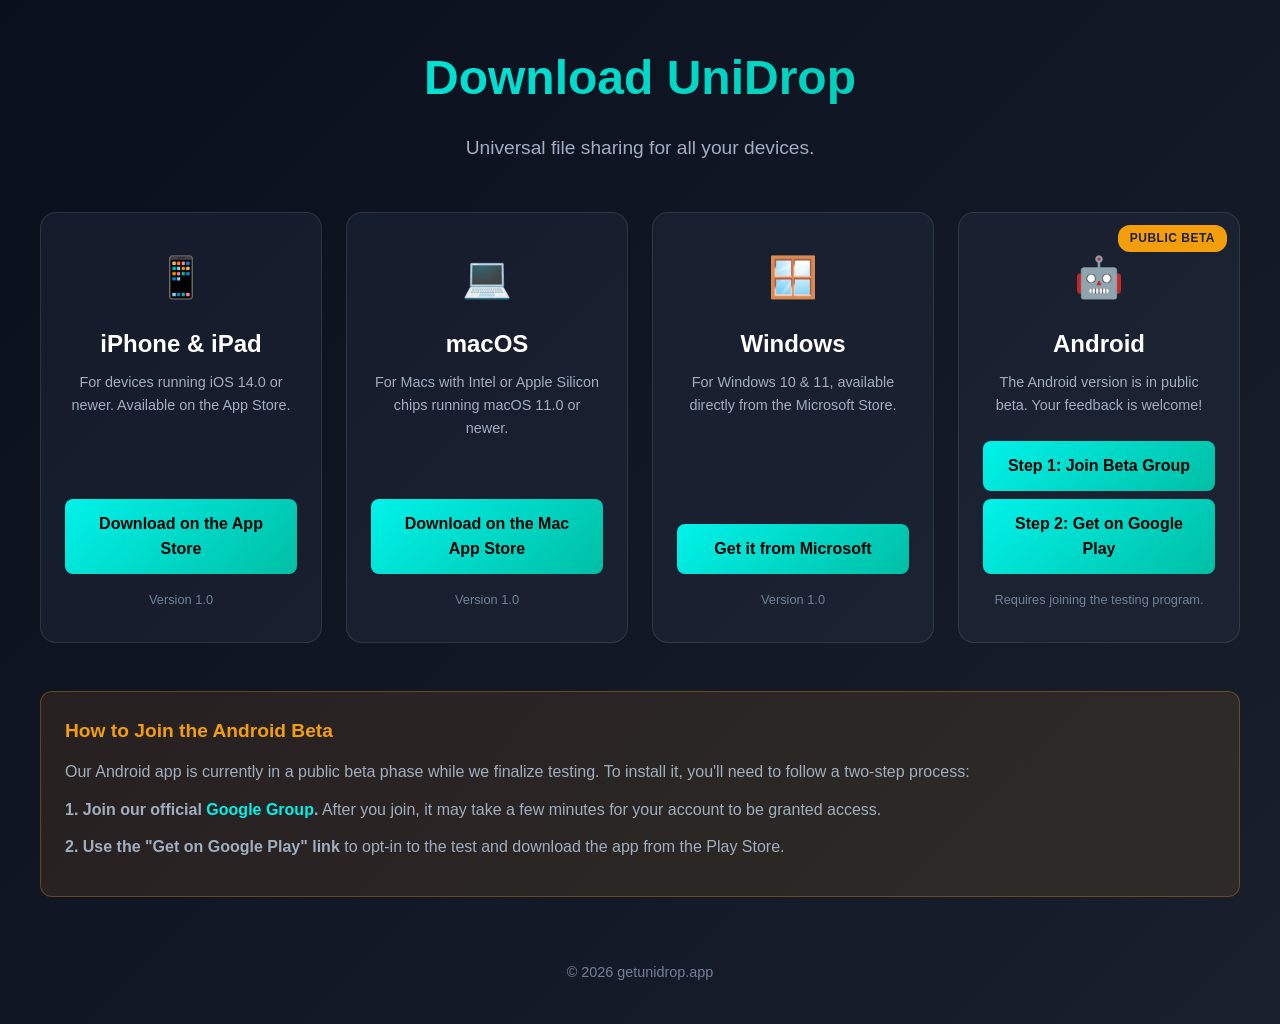
==== download/index.html @ aa6be48d "first upload" ====
<!DOCTYPE html>
<html lang="en">
<head>
    <meta charset="UTF-8">
    <meta name="viewport" content="width=device-width, initial-scale=1.0">
    <title>UniDrop - Download</title> <!-- MODIFICATO -->
    <!-- Favicon -->
    <link rel="icon" type="image/png" href="../images/favicon.png">

    <style>
        /* CSS Invariato */
        * { margin: 0; padding: 0; box-sizing: border-box; }
        
        body {
            font-family: -apple-system, BlinkMacSystemFont, 'Segoe UI', Roboto, Helvetica, Arial, sans-serif;
            background: linear-gradient(135deg, #0a0f1e 0%, #1a1f2e 100%);
            color: #E2E8F0;
            padding: 40px 20px;
            line-height: 1.6;
        }

        .container {
            max-width: 1200px;
            margin: 0 auto;
        }

        h1 {
            text-align: center;
            font-size: 3rem;
            margin-bottom: 1rem;
            background: linear-gradient(135deg, #00F2EA 0%, #00BFA5 100%);
            -webkit-background-clip: text;
            -webkit-text-fill-color: transparent;
        }

        .subtitle {
            text-align: center;
            font-size: 1.2rem;
            color: #a0aec0;
            margin-bottom: 3rem;
        }

        .download-grid {
            display: grid;
            grid-template-columns: repeat(auto-fit, minmax(280px, 1fr));
            gap: 24px;
            margin-bottom: 3rem;
        }

        .download-card {
            background: rgba(45, 55, 72, 0.3);
            border: 1px solid rgba(255, 255, 255, 0.1);
            border-radius: 16px;
            padding: 32px 24px;
            text-align: center;
            transition: all 0.3s ease;
            position: relative;
            overflow: hidden;
            display: flex;
            flex-direction: column;
        }

        .download-card:hover {
            transform: translateY(-8px);
            border-color: #00F2EA;
            box-shadow: 0 10px 30px rgba(0, 242, 234, 0.1);
        }

        .status-badge {
            position: absolute;
            top: 12px;
            right: 12px;
            padding: 4px 12px;
            border-radius: 12px;
            font-size: 0.75rem;
            font-weight: 600;
            text-transform: uppercase;
            letter-spacing: 0.5px;
        }

        .status-beta { background: #f59e0b; color: #1a202c; }

        .platform-icon {
            font-size: 2.5rem;
            margin-bottom: 16px;
        }

        .platform-name {
            font-size: 1.5rem;
            font-weight: 700;
            margin-bottom: 8px;
            color: #fff;
        }

        .platform-desc {
            font-size: 0.9rem;
            color: #a0aec0;
            margin-bottom: 24px;
            min-height: 40px;
            flex-grow: 1;
        }

        .download-btn {
            display: inline-flex;
            align-items: center;
            justify-content: center;
            gap: 8px;
            padding: 12px 24px;
            border-radius: 8px;
            font-weight: 600;
            text-decoration: none;
            transition: all 0.3s ease;
            width: 100%;
            margin-bottom: 8px;
        }

        .btn-primary {
            background: linear-gradient(135deg, #00F2EA 0%, #00BFA5 100%);
            color: #000;
        }

        .btn-primary:hover {
            transform: scale(1.05);
            box-shadow: 0 4px 20px rgba(0, 242, 234, 0.3);
        }

        .download-info {
            font-size: 0.8rem;
            color: #718096;
            margin-top: 8px;
        }

        .beta-instructions {
            text-align: left;
            padding: 24px;
            background: rgba(245, 158, 11, 0.1); /* Colore ambrato per richiamare la beta */
            border: 1px solid rgba(245, 158, 11, 0.3);
            border-radius: 12px;
            margin-top: 2rem;
        }

        .beta-instructions h3 {
            color: #f59e0b;
            margin-bottom: 12px;
            font-size: 1.2rem;
        }

        .beta-instructions p {
            color: #a0aec0;
            margin-bottom: 12px;
        }
        
        .beta-instructions a {
            color: #00F2EA;
            text-decoration: none;
            font-weight: 600;
        }

        .beta-instructions a:hover {
            text-decoration: underline;
        }
        
        footer {
            text-align: center;
            margin-top: 4rem;
            color: #718096;
            font-size: 0.9rem;
        }

        @media (max-width: 768px) {
            h1 { font-size: 2.5rem; }
            .download-grid { grid-template-columns: 1fr; }
        }
    </style>
</head>
<body>
    <div class="container">
        <h1>Download UniDrop</h1>
        <p class="subtitle">Universal file sharing for all your devices.</p> <!-- MODIFICATO -->

        <div class="download-grid">
            
            <!-- iOS & iPadOS -->
            <div class="download-card">
                <!-- BADGE RIMOSSO -->
                <div class="platform-icon">📱</div>
                <h3 class="platform-name">iPhone & iPad</h3>
                <p class="platform-desc">For devices running iOS 14.0 or newer. Available on the App Store.</p>
                <a href="[INSERISCI QUI IL TUO LINK APP STORE PER iOS]" target="_blank" class="download-btn btn-primary">Download on the App Store</a>
                <p class="download-info">Version 1.0</p>
            </div>
            
            <!-- macOS -->
            <div class="download-card">
                <!-- BADGE RIMOSSO -->
                <div class="platform-icon">💻</div>
                <h3 class="platform-name">macOS</h3>
                <p class="platform-desc">For Macs with Intel or Apple Silicon chips running macOS 11.0 or newer.</p>
                <a href="[INSERISCI QUI IL TUO LINK APP STORE PER macOS]" target="_blank" class="download-btn btn-primary">Download on the Mac App Store</a>
                <p class="download-info">Version 1.0</p>
            </div>
            
            <!-- WINDOWS -->
            <div class="download-card">
                <!-- BADGE RIMOSSO -->
                <div class="platform-icon">🪟</div>
                <h3 class="platform-name">Windows</h3>
                <p class="platform-desc">For Windows 10 & 11, available directly from the Microsoft Store.</p>
                <a href="https://apps.microsoft.com/detail/9P55D07BFDGP" class="download-btn btn-primary">Get it from Microsoft</a>
                <p class="download-info">Version 1.0</p>
            </div>

            <!-- ANDROID -->
            <div class="download-card">
                <span class="status-badge status-beta">Public Beta</span> <!-- BADGE MANTENUTO -->
                <div class="platform-icon">🤖</div>
                <h3 class="platform-name">Android</h3>
                <p class="platform-desc">The Android version is in public beta. Your feedback is welcome!</p>
                <a href="https://groups.google.com/g/unidrop-beta-tester" target="_blank" class="download-btn btn-primary">Step 1: Join Beta Group</a>
                <a href="https://play.google.com/apps/testing/com.getunidrop.app" target="_blank" class="download-btn btn-primary">Step 2: Get on Google Play</a>
                <p class="download-info">Requires joining the testing program.</p>
            </div>

        </div>

        <!-- SEZIONE ISTRUZIONI BETA (SOLO PER ANDROID) -->
        <div class="beta-instructions">
            <h3>How to Join the Android Beta</h3>
            <p>
                Our Android app is currently in a public beta phase while we finalize testing. To install it, you'll need to follow a two-step process:
            </p>
            <p>
                <strong>1. Join our official <a href="https://groups.google.com/g/unidrop-beta-tester">Google Group</a>.</strong> After you join, it may take a few minutes for your account to be granted access.
            </p>
            <p>
                <strong>2. Use the "Get on Google Play" link</strong> to opt-in to the test and download the app from the Play Store.
            </p>
        </div>
        
        <footer>
            <p>&copy; <span id="year"></span> getunidrop.app</p>
        </footer>

    </div>

    <script>
        document.getElementById('year').textContent = new Date().getFullYear();
    </script>
</body>
</html>
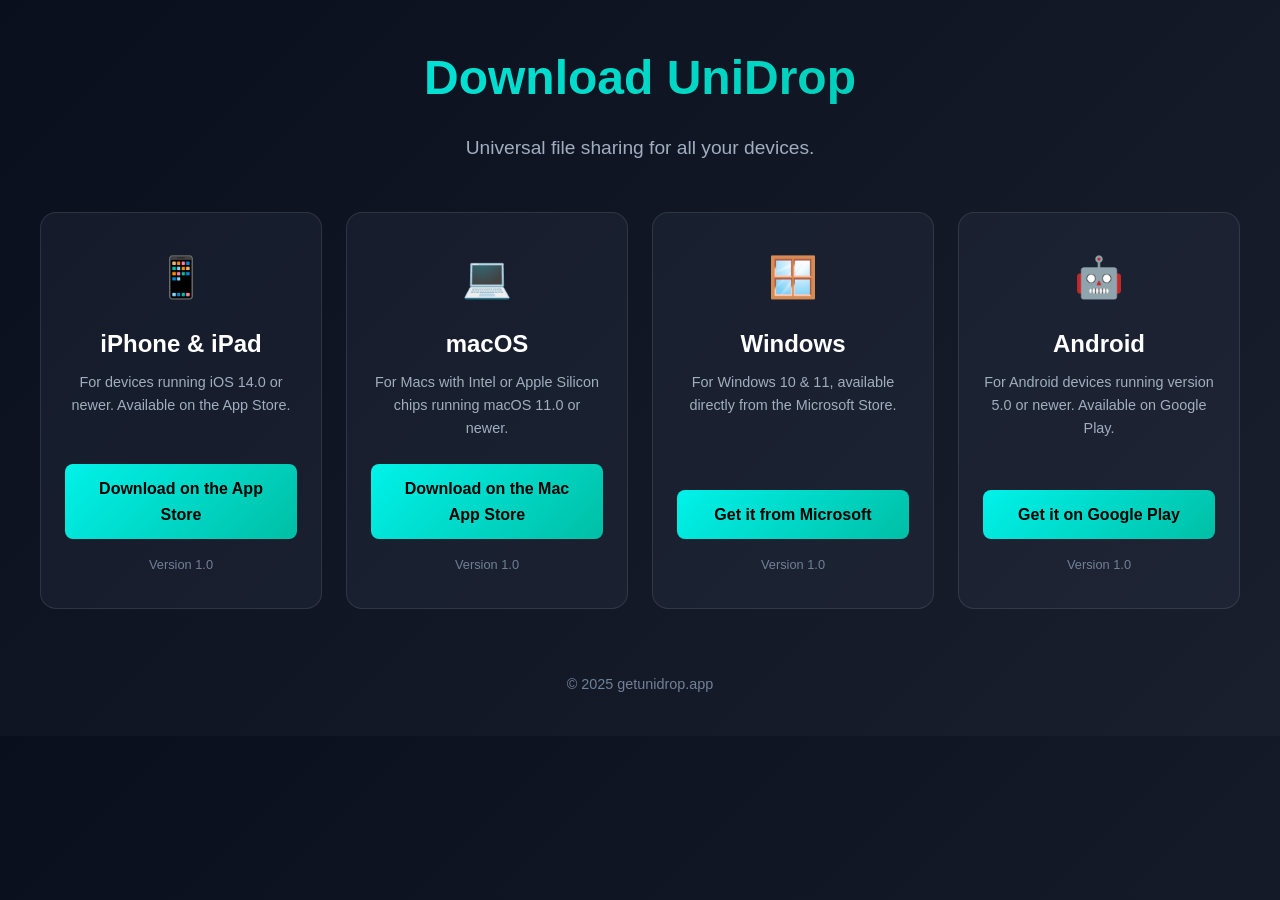
==== commit 20b53aa2: "Update download" ====
--- a/download/index.html
+++ b/download/index.html
@@ -3,12 +3,11 @@
 <head>
     <meta charset="UTF-8">
     <meta name="viewport" content="width=device-width, initial-scale=1.0">
-    <title>UniDrop - Download</title> <!-- MODIFICATO -->
+    <title>UniDrop - Download</title> 
     <!-- Favicon -->
-    <link rel="icon" type="image/png" href="../images/favicon.png">
+    <link rel="icon" type="image/png" href="https://getunidrop.app/assets/images/favicon-32x32.png">
 
     <style>
-        /* CSS Invariato */
         * { margin: 0; padding: 0; box-sizing: border-box; }
         
         body {
@@ -66,20 +65,6 @@
             box-shadow: 0 10px 30px rgba(0, 242, 234, 0.1);
         }
 
-        .status-badge {
-            position: absolute;
-            top: 12px;
-            right: 12px;
-            padding: 4px 12px;
-            border-radius: 12px;
-            font-size: 0.75rem;
-            font-weight: 600;
-            text-transform: uppercase;
-            letter-spacing: 0.5px;
-        }
-
-        .status-beta { background: #f59e0b; color: #1a202c; }
-
         .platform-icon {
             font-size: 2.5rem;
             margin-bottom: 16px;
@@ -129,36 +114,6 @@
             color: #718096;
             margin-top: 8px;
         }
-
-        .beta-instructions {
-            text-align: left;
-            padding: 24px;
-            background: rgba(245, 158, 11, 0.1); /* Colore ambrato per richiamare la beta */
-            border: 1px solid rgba(245, 158, 11, 0.3);
-            border-radius: 12px;
-            margin-top: 2rem;
-        }
-
-        .beta-instructions h3 {
-            color: #f59e0b;
-            margin-bottom: 12px;
-            font-size: 1.2rem;
-        }
-
-        .beta-instructions p {
-            color: #a0aec0;
-            margin-bottom: 12px;
-        }
-        
-        .beta-instructions a {
-            color: #00F2EA;
-            text-decoration: none;
-            font-weight: 600;
-        }
-
-        .beta-instructions a:hover {
-            text-decoration: underline;
-        }
         
         footer {
             text-align: center;
@@ -176,33 +131,30 @@
 <body>
     <div class="container">
         <h1>Download UniDrop</h1>
-        <p class="subtitle">Universal file sharing for all your devices.</p> <!-- MODIFICATO -->
+        <p class="subtitle">Universal file sharing for all your devices.</p>
 
         <div class="download-grid">
             
             <!-- iOS & iPadOS -->
             <div class="download-card">
-                <!-- BADGE RIMOSSO -->
                 <div class="platform-icon">📱</div>
                 <h3 class="platform-name">iPhone & iPad</h3>
                 <p class="platform-desc">For devices running iOS 14.0 or newer. Available on the App Store.</p>
-                <a href="[INSERISCI QUI IL TUO LINK APP STORE PER iOS]" target="_blank" class="download-btn btn-primary">Download on the App Store</a>
+                <a href="https://apps.apple.com/us/app/unidrop-file-sharing/id6753228246" target="_blank" class="download-btn btn-primary">Download on the App Store</a>
                 <p class="download-info">Version 1.0</p>
             </div>
             
             <!-- macOS -->
             <div class="download-card">
-                <!-- BADGE RIMOSSO -->
                 <div class="platform-icon">💻</div>
                 <h3 class="platform-name">macOS</h3>
                 <p class="platform-desc">For Macs with Intel or Apple Silicon chips running macOS 11.0 or newer.</p>
-                <a href="[INSERISCI QUI IL TUO LINK APP STORE PER macOS]" target="_blank" class="download-btn btn-primary">Download on the Mac App Store</a>
+                <a href="https://apps.apple.com/us/app/unidrop-file-sharing/id6753228246" target="_blank" class="download-btn btn-primary">Download on the Mac App Store</a>
                 <p class="download-info">Version 1.0</p>
             </div>
             
             <!-- WINDOWS -->
             <div class="download-card">
-                <!-- BADGE RIMOSSO -->
                 <div class="platform-icon">🪟</div>
                 <h3 class="platform-name">Windows</h3>
                 <p class="platform-desc">For Windows 10 & 11, available directly from the Microsoft Store.</p>
@@ -212,39 +164,19 @@
 
             <!-- ANDROID -->
             <div class="download-card">
-                <span class="status-badge status-beta">Public Beta</span> <!-- BADGE MANTENUTO -->
                 <div class="platform-icon">🤖</div>
                 <h3 class="platform-name">Android</h3>
-                <p class="platform-desc">The Android version is in public beta. Your feedback is welcome!</p>
-                <a href="https://groups.google.com/g/unidrop-beta-tester" target="_blank" class="download-btn btn-primary">Step 1: Join Beta Group</a>
-                <a href="https://play.google.com/apps/testing/com.getunidrop.app" target="_blank" class="download-btn btn-primary">Step 2: Get on Google Play</a>
-                <p class="download-info">Requires joining the testing program.</p>
+                <p class="platform-desc">For Android devices running version 5.0 or newer. Available on Google Play.</p>
+                <a href="https://play.google.com/store/apps/details?id=com.getunidrop.app" target="_blank" class="download-btn btn-primary">Get it on Google Play</a>
+                <p class="download-info">Version 1.0</p>
             </div>
 
         </div>
-
-        <!-- SEZIONE ISTRUZIONI BETA (SOLO PER ANDROID) -->
-        <div class="beta-instructions">
-            <h3>How to Join the Android Beta</h3>
-            <p>
-                Our Android app is currently in a public beta phase while we finalize testing. To install it, you'll need to follow a two-step process:
-            </p>
-            <p>
-                <strong>1. Join our official <a href="https://groups.google.com/g/unidrop-beta-tester">Google Group</a>.</strong> After you join, it may take a few minutes for your account to be granted access.
-            </p>
-            <p>
-                <strong>2. Use the "Get on Google Play" link</strong> to opt-in to the test and download the app from the Play Store.
-            </p>
-        </div>
         
         <footer>
-            <p>&copy; <span id="year"></span> getunidrop.app</p>
+            <p>&copy; 2025 getunidrop.app</p>
         </footer>
 
     </div>
-
-    <script>
-        document.getElementById('year').textContent = new Date().getFullYear();
-    </script>
 </body>
-</html>+</html>
